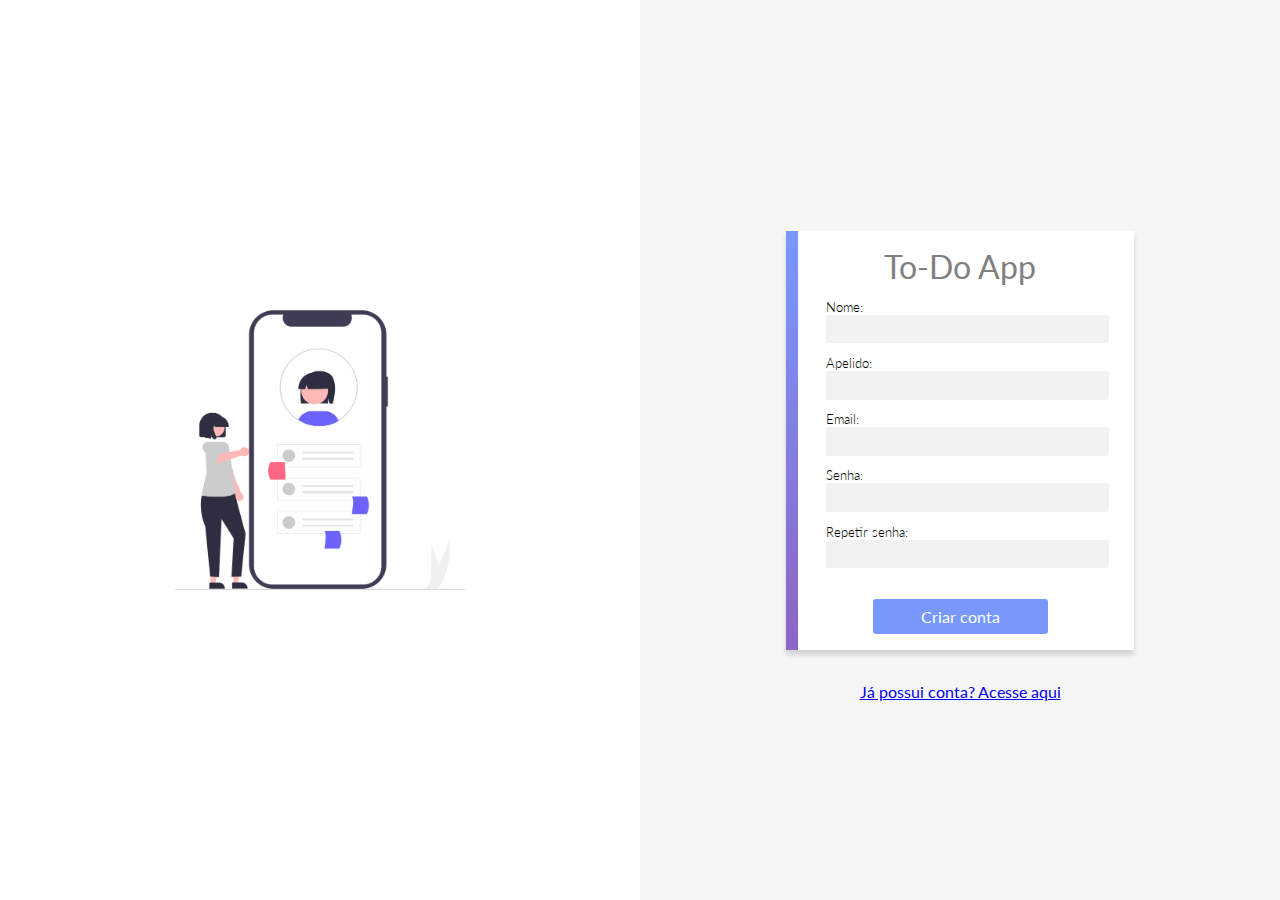
==== signup.html @ 90df381f "estrutura inicial do projeto" ====
<!DOCTYPE html>
<html lang="pt-BR">

<head>
  <meta charset="UTF-8">
  <meta http-equiv="X-UA-Compatible" content="IE=edge">
  <meta name="viewport" content="width=device-width, initial-scale=1.0">
  <title>To-Do App</title>

  <!-- ---------------- estilos compartilhados entre login e signup ---------------- -->
  <link rel="stylesheet" href="styles/acesso.css">

  <!-- ---------------------- lógica aplicada no registro -------------------- -->
  <script src="/scripts/utils.js"></script>
  <script src="/scripts/signup.js"></script>

</head>

<body>

  <div class="left">
    <img src="./assets/pessoa-signup.png" alt="">
  </div>
  <div class="right">
    <form>
      <div class="form-header">
        <p>To-Do App</p>
      </div>

      <label>
        Nome:
        <input type="text">
      </label>
      <label>
        Apelido:
        <input type="text">
      </label>
      <label>
        Email:
        <input type="text">
      </label>
      <label>
        Senha:
        <input type="password">
      </label>
      <label>
        Repetir senha:
        <input type="password">
      </label>

      <button>Criar conta</button>

    </form>
    <div class="ingressar">
      <a href="index.html">Já possui conta? Acesse aqui</a>
    </div>
  </div>

</body>

</html>
---- styles/acesso.css ----
@import url('./common.css');

body{
  display: flex;
}

h1 {
  color: rgb(116, 116, 116);
  font-weight: 300;
  margin: .5em 0;
}

form {
  position: relative;
  max-width: 26em;
  background-color: white;
  display: flex;
  align-items: center;
  flex-direction: column;
  margin: 2em auto;
  box-shadow: 0 5px 5px lightgrey;
  padding: 1em 2.5em;
  box-sizing: border-box;
}

form:after {
  position: absolute;
  content: '';
  width: .7em;
  height: 100%;
  top: 0;
  left: 0;
  background: linear-gradient(var(--primary), var(--secondary));
}


input {
  width: 100%;
  padding: .4em .5em;
  background-color: var(--app-grey);
  border: 1px solid var(--app-grey);
  border-radius: .2em;
}

input:focus {
  outline: none;
  border: 1px solid lightgrey;
}

label {
  width: 100%;
  font-weight: 300;
  margin-bottom: -.1em;
  margin-top: 1em;
  font-size: .8em;
}

button {
  padding: .5em 3em;
  background-color: var(--primary);
  color: white;
  margin-top: 2em;
  font-weight: 400;
  font-size: 1em;
}

.form-header {
  color: grey;
  font-size: 2em;
}
.ingressar{
  text-align: center;
}
.left{
  width: 50%;  
  background-color: white;
  text-align: center;
  display: flex;
  align-items: center;
  justify-content: center;
}
.left img{
  width:60%;
}
.right{
  width: 50%;
  display: flex;
  flex-direction: column;
  align-items: center;
  justify-content: center;
}
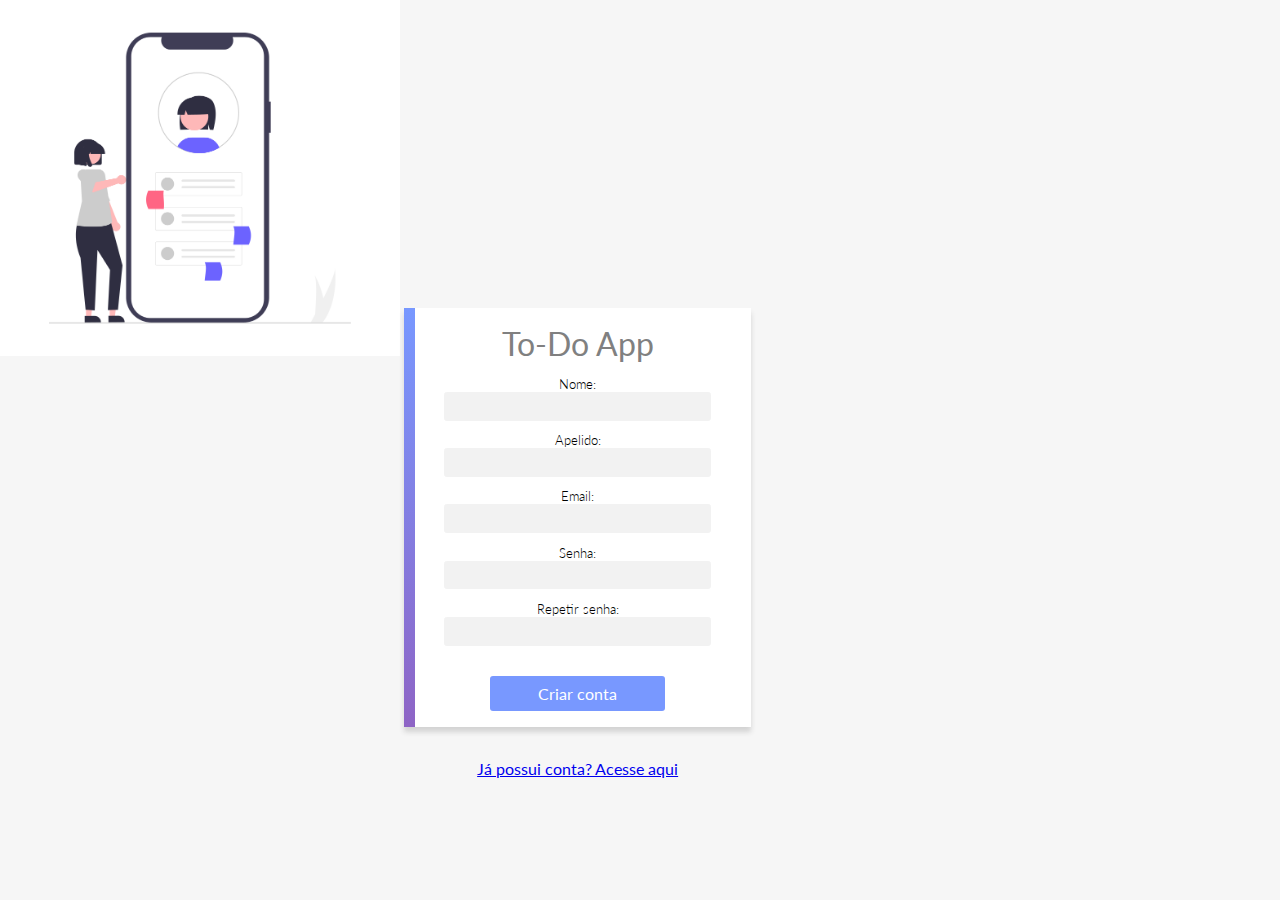
==== commit 0ddc5c4e: "página de cadastro e de login responsiva" ====
--- a/signup.html
+++ b/signup.html
@@ -8,20 +8,22 @@
   <title>To-Do App</title>
 
   <!-- ---------------- estilos compartilhados entre login e signup ---------------- -->
+  <link href="https://cdn.jsdelivr.net/npm/bootstrap@5.1.3/dist/css/bootstrap.min.css" rel="stylesheet" integrity="sha384-1BmE4kWBq78iYhFldvKuhfTAU6auU8tT94WrHftjDbrCEXSU1oBoqyl2QvZ6jIW3" crossorigin="anonymous">
   <link rel="stylesheet" href="styles/acesso.css">
 
   <!-- ---------------------- lógica aplicada no registro -------------------- -->
-  <script src="/scripts/utils.js"></script>
-  <script src="/scripts/signup.js"></script>
+  <script src="/scripts/utils/validacoes.js"></script>
+  <script src="/scripts/services/singup.js"></script>
 
 </head>
 
 <body>
-
-  <div class="left">
+  <div class="container-fluid">
+  <div class="row row-cols-auto row-home">
+    <div class="left col-12 col-md-6">
     <img src="./assets/pessoa-signup.png" alt="">
   </div>
-  <div class="right">
+  <div class="right col-12 col-md-6">
     <form>
       <div class="form-header">
         <p>To-Do App</p>
@@ -55,7 +57,12 @@
       <a href="index.html">Já possui conta? Acesse aqui</a>
     </div>
   </div>
-
+</div>  
+</div>
+  
+  <script src="/scripts/index.js"></script>
+  <script src="/scripts/utils/validacoes.js"></script>
+  <script src="/scripts/services/api.js"></script>
+  <script src="/scripts/services/login.js"></script>
 </body>
-
 </html>--- a/styles/acesso.css
+++ b/styles/acesso.css
@@ -1,13 +1,25 @@
-@import url('./common.css');
+@import url("./common.css");
 
-body{
+
+* {
+  margin: 0;
+  padding: 0;
+  -webkit-box-sizing: border-box;
+  box-sizing: border-box;
+  text-align: center;
+  scroll-behavior: smooth;
+}
+
+
+body {
   display: flex;
 }
+
 
 h1 {
   color: rgb(116, 116, 116);
   font-weight: 300;
-  margin: .5em 0;
+  margin: 0.5em 0;
 }
 
 form {
@@ -25,21 +37,20 @@
 
 form:after {
   position: absolute;
-  content: '';
-  width: .7em;
+  content: "";
+  width: 0.7em;
   height: 100%;
   top: 0;
   left: 0;
   background: linear-gradient(var(--primary), var(--secondary));
 }
 
-
 input {
   width: 100%;
-  padding: .4em .5em;
+  padding: 0.4em 0.5em;
   background-color: var(--app-grey);
   border: 1px solid var(--app-grey);
-  border-radius: .2em;
+  border-radius: 0.2em;
 }
 
 input:focus {
@@ -50,13 +61,18 @@
 label {
   width: 100%;
   font-weight: 300;
-  margin-bottom: -.1em;
+  margin-bottom: -0.1em;
   margin-top: 1em;
-  font-size: .8em;
+  font-size: 0.8em;
+}
+
+small {
+  display: flex;
+  color: red;
 }
 
 button {
-  padding: .5em 3em;
+  padding: 0.5em 3em;
   background-color: var(--primary);
   color: white;
   margin-top: 2em;
@@ -68,24 +84,39 @@
   color: grey;
   font-size: 2em;
 }
-.ingressar{
+.ingressar {
   text-align: center;
 }
-.left{
-  width: 50%;  
+.left {
   background-color: white;
   text-align: center;
-  display: flex;
+  display: inline-flex;
   align-items: center;
   justify-content: center;
 }
-.left img{
-  width:60%;
+.left img {
+  max-width: 400px;
+  max-height: 40vh;
 }
-.right{
-  width: 50%;
-  display: flex;
+.right {
+  display: inline-flex;
   flex-direction: column;
   align-items: center;
   justify-content: center;
-}+}
+
+.row-home {
+  height: 100vh;
+}
+
+@media screen and (max-width: 700px) {
+  .left {
+    height: 25vh;
+  }
+  .left img {
+    max-width: 200px;
+  }
+  .right {
+    height: 75%;
+  }
+} 
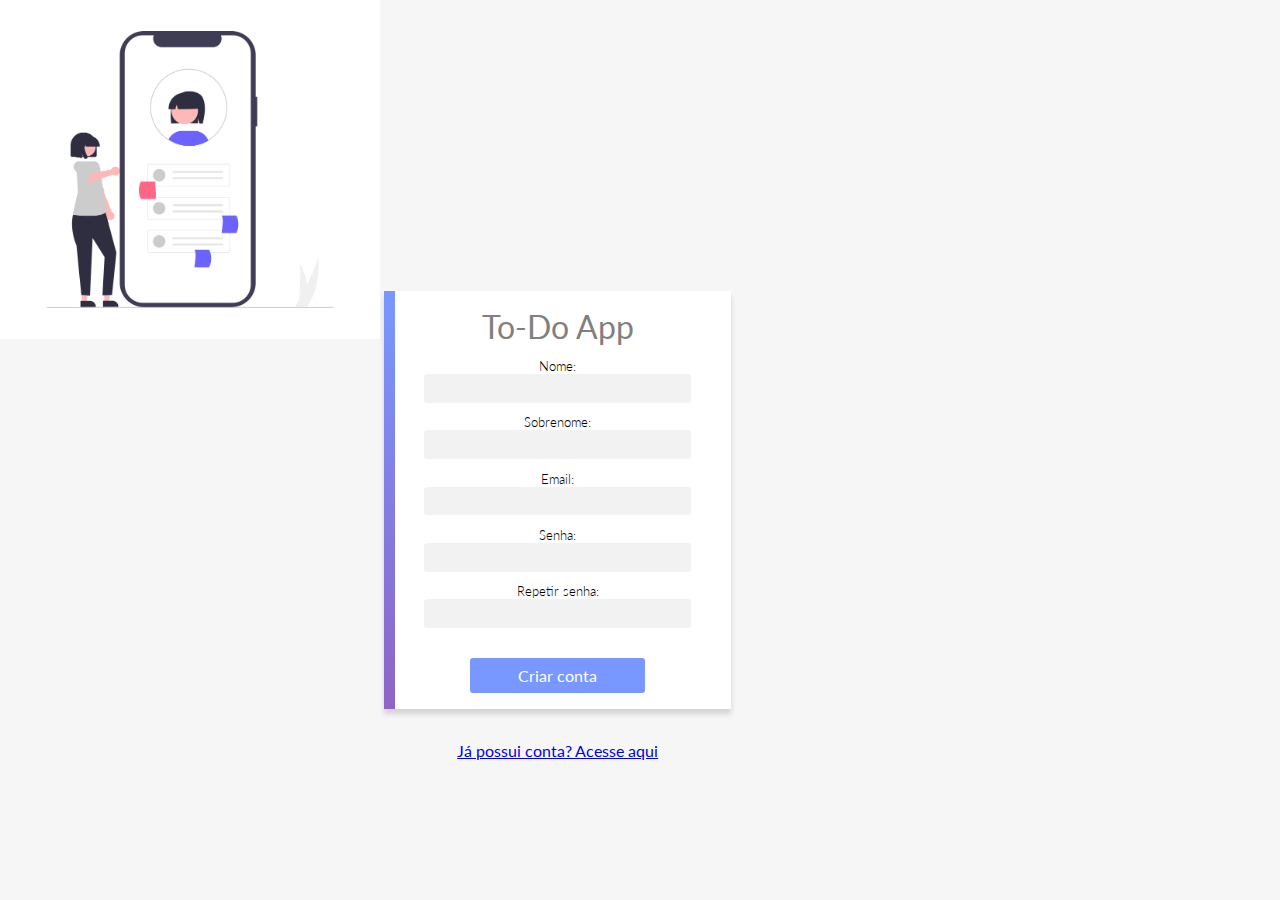
==== commit 767b8fcb: "update path" ====
--- a/signup.html
+++ b/signup.html
@@ -8,61 +8,66 @@
   <title>To-Do App</title>
 
   <!-- ---------------- estilos compartilhados entre login e signup ---------------- -->
+
+  <!-- ---------------- estilos compartilhados entre login e signup ---------------- -->
   <link href="https://cdn.jsdelivr.net/npm/bootstrap@5.1.3/dist/css/bootstrap.min.css" rel="stylesheet" integrity="sha384-1BmE4kWBq78iYhFldvKuhfTAU6auU8tT94WrHftjDbrCEXSU1oBoqyl2QvZ6jIW3" crossorigin="anonymous">
   <link rel="stylesheet" href="styles/acesso.css">
 
   <!-- ---------------------- lógica aplicada no registro -------------------- -->
-  <script src="/scripts/utils/validacoes.js"></script>
-  <script src="/scripts/services/singup.js"></script>
 
 </head>
 
 <body>
   <div class="container-fluid">
-  <div class="row row-cols-auto row-home">
-    <div class="left col-12 col-md-6">
-    <img src="./assets/pessoa-signup.png" alt="">
-  </div>
-  <div class="right col-12 col-md-6">
-    <form>
-      <div class="form-header">
-        <p>To-Do App</p>
+    <div class="row row-cols-auto row-home">
+      <div class="left col-12 col-md-6">
+        <img src="./assets/pessoa-signup.png" alt="">
       </div>
+      <div class="right col-12 col-md-6">
+        <form>
+          <div class="form-header">
+            <p>To-Do App</p>
+          </div>
 
-      <label>
-        Nome:
-        <input type="text">
-      </label>
-      <label>
-        Apelido:
-        <input type="text">
-      </label>
-      <label>
-        Email:
-        <input type="text">
-      </label>
-      <label>
-        Senha:
-        <input type="password">
-      </label>
-      <label>
-        Repetir senha:
-        <input type="password">
-      </label>
+          <label>
+            Nome:
+            <input id="nameInput" type="text">
+            <small id="nameVerify"></small>
+          </label>
+          <label>
+            Sobrenome:
+            <input id="lastNameInput" type="text">
+            <small id="lastNameVerify"></small>
+          </label>
+          <label>
+            Email:
+            <input id="mailInput" type="email">
+            <small id="mailVerify"></small>
+          </label>
+          <label>
+            Senha:
+            <input id="inputPassword" type="password">
+            <small id="passVerify"></small>
+          </label>
+          <label>
+            Repetir senha:
+            <input id="repeatPass" type="password">
+            <small id="equalVerify"></small>
+          </label>
 
-      <button>Criar conta</button>
+          <button id="submitBtn" type="submit">Criar conta</button>
 
-    </form>
-    <div class="ingressar">
-      <a href="index.html">Já possui conta? Acesse aqui</a>
+        </form>
+        <div class="ingressar">
+          <a href="index.html">Já possui conta? Acesse aqui</a>
+        </div>
+      </div>
     </div>
   </div>
-</div>  
-</div>
-  
-  <script src="/scripts/index.js"></script>
-  <script src="/scripts/utils/validacoes.js"></script>
-  <script src="/scripts/services/api.js"></script>
-  <script src="/scripts/services/login.js"></script>
+  <script src="scripts/services/api.js"></script>
+  <script src="scripts/utils/validacoes.js"></script>
+  <script src="scripts/services/singup.js"></script>
+
 </body>
+
 </html>--- a/styles/acesso.css
+++ b/styles/acesso.css
@@ -93,9 +93,10 @@
   display: inline-flex;
   align-items: center;
   justify-content: center;
+  min-height: 200px;
 }
 .left img {
-  max-width: 400px;
+  max-width: 380px;
   max-height: 40vh;
 }
 .right {
@@ -109,7 +110,7 @@
   height: 100vh;
 }
 
-@media screen and (max-width: 700px) {
+@media screen and (max-width: 750px) {
   .left {
     height: 25vh;
   }
@@ -119,4 +120,7 @@
   .right {
     height: 75%;
   }
+  .row-home {
+    height: 80vh;
+  }
 } 
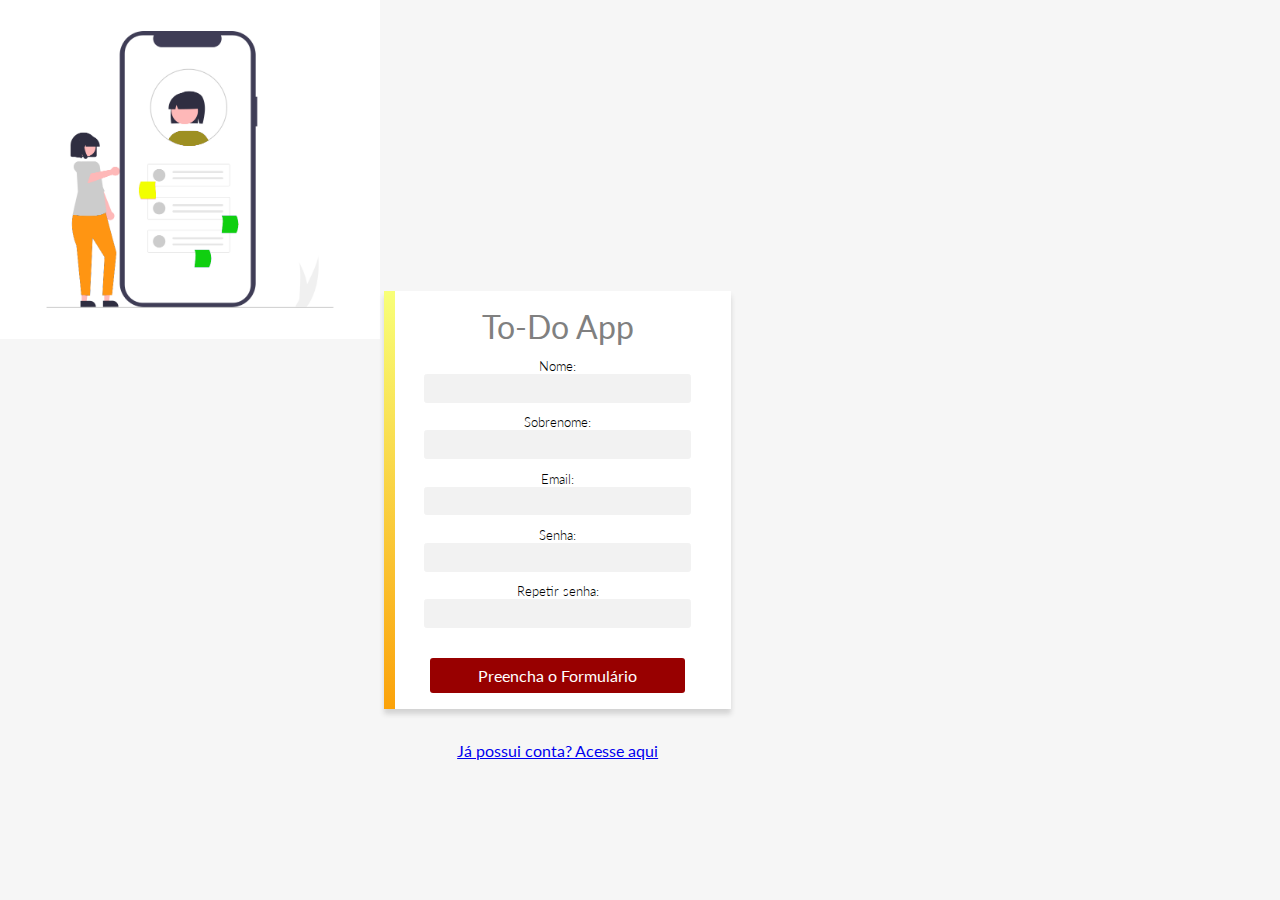
==== commit 498b1ac8: "update function" ====
--- a/signup.html
+++ b/signup.html
@@ -66,7 +66,7 @@
   </div>
   <script src="scripts/services/api.js"></script>
   <script src="scripts/utils/validacoes.js"></script>
-  <script src="scripts/services/singup.js"></script>
+  <script src="scripts/services/signup.js"></script>
 
 </body>
 
--- a/styles/acesso.css
+++ b/styles/acesso.css
@@ -1,5 +1,4 @@
 @import url("./common.css");
-
 
 * {
   margin: 0;
@@ -10,11 +9,9 @@
   scroll-behavior: smooth;
 }
 
-
 body {
   display: flex;
 }
-
 
 h1 {
   color: rgb(116, 116, 116);
@@ -69,15 +66,20 @@
 small {
   display: flex;
   color: red;
+  word-wrap: break-word;
 }
 
 button {
   padding: 0.5em 3em;
-  background-color: var(--primary);
+  background-color: var(--secondary);
   color: white;
   margin-top: 2em;
   font-weight: 400;
   font-size: 1em;
+}
+
+button:disabled {
+  background-color: rgb(152, 0, 0);
 }
 
 .form-header {
@@ -123,4 +125,4 @@
   .row-home {
     height: 80vh;
   }
-} 
+}
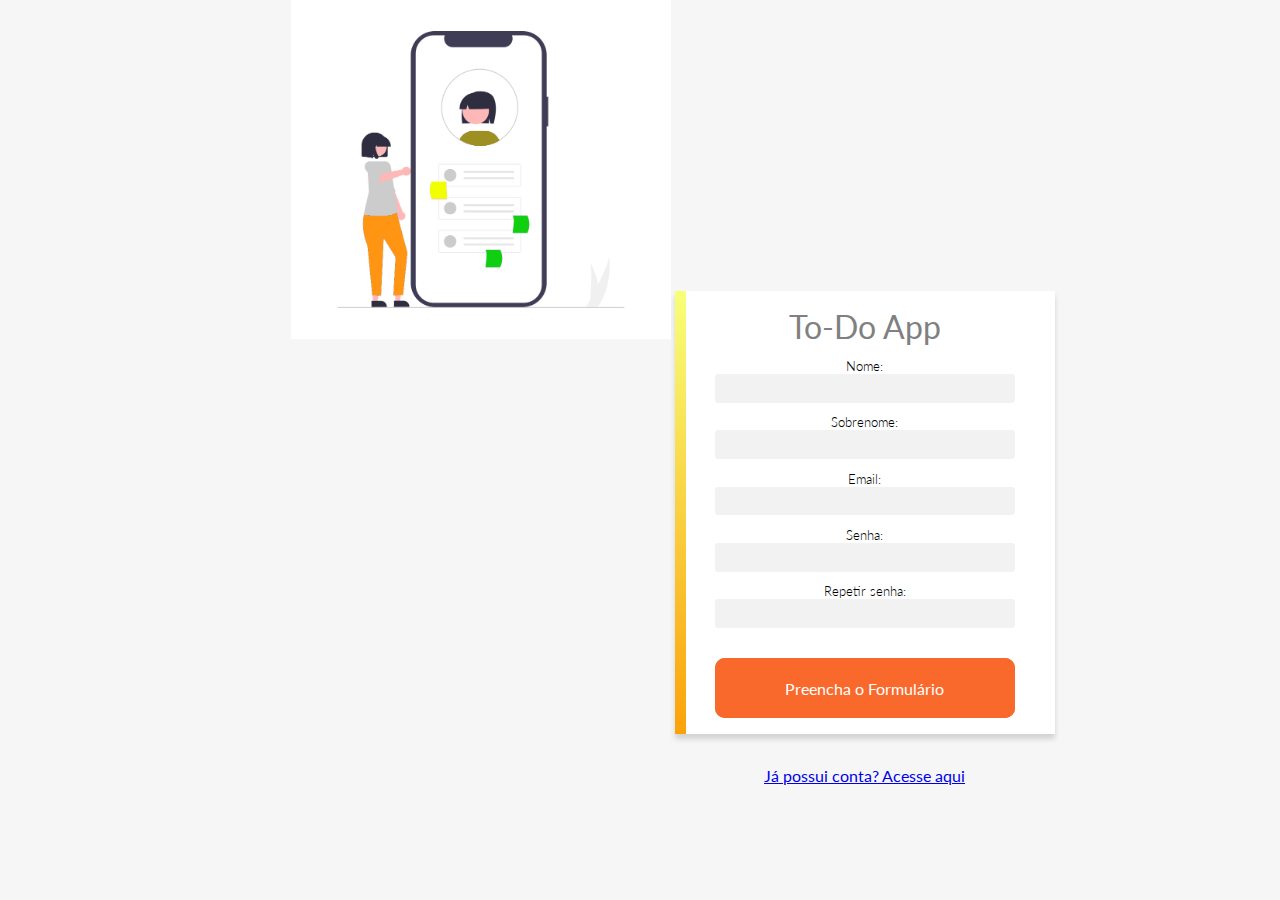
==== commit eecce632: "adicionei um hover nos botões de login / cadastro e animação maluca no login (rodando tudo) no cadas" ====
--- a/signup.html
+++ b/signup.html
@@ -12,12 +12,15 @@
   <!-- ---------------- estilos compartilhados entre login e signup ---------------- -->
   <link href="https://cdn.jsdelivr.net/npm/bootstrap@5.1.3/dist/css/bootstrap.min.css" rel="stylesheet" integrity="sha384-1BmE4kWBq78iYhFldvKuhfTAU6auU8tT94WrHftjDbrCEXSU1oBoqyl2QvZ6jIW3" crossorigin="anonymous">
   <link rel="stylesheet" href="styles/acesso.css">
-
+  <link rel="stylesheet" href="styles/spinner.css">
   <!-- ---------------------- lógica aplicada no registro -------------------- -->
 
 </head>
 
 <body>
+  <svg class="spinner" width="65px" height="65px" viewBox="0 0 66 66" xmlns="http://www.w3.org/2000/svg">
+    <circle class="path" fill="none" stroke-width="6" stroke-linecap="round" cx="33" cy="33" r="30"></circle>
+ </svg>
   <div class="container-fluid">
     <div class="row row-cols-auto row-home">
       <div class="left col-12 col-md-6">
@@ -55,7 +58,7 @@
             <small id="equalVerify"></small>
           </label>
 
-          <button id="submitBtn" type="submit">Criar conta</button>
+          <button id="submitBtn" class="glow-on-hover" type="submit">Criar conta</button>
 
         </form>
         <div class="ingressar">
@@ -67,7 +70,7 @@
   <script src="scripts/services/api.js"></script>
   <script src="scripts/utils/validacoes.js"></script>
   <script src="scripts/services/signup.js"></script>
-
+  <script src="scripts/animations/spinner.js"></script>
 </body>
 
 </html>--- a/styles/acesso.css
+++ b/styles/acesso.css
@@ -71,15 +71,18 @@
 
 button {
   padding: 0.5em 3em;
-  background-color: var(--secondary);
-  color: white;
   margin-top: 2em;
   font-weight: 400;
   font-size: 1em;
+  background-color: var(--secondary);
+  color: #fff;
+  transition: .5s ease-in-out;
 }
 
 button:disabled {
-  background-color: rgb(152, 0, 0);
+  background-color: rgb(186, 100, 1);
+  color: #fff;
+  transition: .5s ease-in-out;
 }
 
 .form-header {
@@ -126,3 +129,64 @@
     height: 80vh;
   }
 }
+
+
+
+.glow-on-hover {
+  width: 300px;
+  height: 60px;
+  border: none;
+  outline: none;
+  color: #fff;
+  background: rgb(249, 105, 44);
+  cursor: pointer;
+  position: relative;
+  z-index: 0;
+  border-radius: 10px;
+}
+
+.glow-on-hover:before {
+  content: '';
+  background: linear-gradient(45deg, #ff0000, #ff7300, #fffb00, #48ff00, #00ffd5, #002bff, #7a00ff, #ff00c8, #ff0000);
+  position: absolute;
+  top: -2px;
+  left:-2px;
+  background-size: 400%;
+  z-index: -1;
+  filter: blur(5px);
+  width: calc(100% + 4px);
+  height: calc(100% + 4px);
+  animation: glowing 20s linear infinite;
+  opacity: 0;
+  transition: opacity .3s ease-in-out;
+  border-radius: 10px;
+}
+
+.glow-on-hover:active {
+  color: rgb(249, 105, 44);
+}
+
+.glow-on-hover:active:after {
+  background: transparent;
+}
+
+.glow-on-hover:hover:before {
+  opacity: 1;
+}
+
+.glow-on-hover:after {
+  z-index: -1;
+  content: '';
+  position: absolute;
+  width: 100%;
+  height: 100%;
+  background: rgb(249, 105, 44);
+  left: 0;
+  top: 0;
+  border-radius: 10px;
+}
+@keyframes glowing {
+  0% { background-position: 0 0; }
+  50% { background-position: 400% 0; }
+  100% { background-position: 0 0; }
+}--- a/styles/spinner.css
+++ b/styles/spinner.css
@@ -0,0 +1,120 @@
+html, body {
+  height: 100%;
+}
+
+body {
+  display: -webkit-box;
+  display: -ms-flexbox;
+  display: flex;
+  -webkit-box-align: center;
+      -ms-flex-align: center;
+          align-items: center;
+  -webkit-box-pack: center;
+      -ms-flex-pack: center;
+          justify-content: center;
+}
+
+.loader {
+  -webkit-animation: rotator 2s linear infinite;
+          animation: rotator 2s linear infinite;
+}
+
+@-webkit-keyframes rotator {
+  0% {
+    -webkit-transform: rotate(0deg);
+            transform: rotate(0deg);
+  }
+  100% {
+    -webkit-transform: rotate(270deg);
+            transform: rotate(270deg);
+  }
+}
+
+@keyframes rotator {
+  0% {
+    -webkit-transform: rotate(0deg);
+            transform: rotate(0deg);
+  }
+  100% {
+    -webkit-transform: rotate(270deg);
+            transform: rotate(270deg);
+  }
+}
+
+.path {
+  stroke-dasharray: 187;
+  stroke-dashoffset: 0;
+  -webkit-transform-origin: center;
+          transform-origin: center;
+  -webkit-animation: dash 2s ease-in-out infinite, colors 5.6s ease-in-out infinite;
+          animation: dash 2s ease-in-out infinite, colors 5.6s ease-in-out infinite;
+}
+
+@-webkit-keyframes colors {
+  0% {
+    stroke: #4285F4;
+  }
+  25% {
+    stroke: #DE3E35;
+  }
+  50% {
+    stroke: #F7C223;
+  }
+  75% {
+    stroke: #1B9A59;
+  }
+  100% {
+    stroke: #4285F4;
+  }
+}
+
+@keyframes colors {
+  0% {
+    stroke: #4285F4;
+  }
+  25% {
+    stroke: #DE3E35;
+  }
+  50% {
+    stroke: #F7C223;
+  }
+  75% {
+    stroke: #1B9A59;
+  }
+  100% {
+    stroke: #4285F4;
+  }
+}
+
+@-webkit-keyframes dash {
+  0% {
+    stroke-dashoffset: 187;
+  }
+  50% {
+    stroke-dashoffset: 46.75;
+    -webkit-transform: rotate(135deg);
+            transform: rotate(135deg);
+  }
+  100% {
+    stroke-dashoffset: 187;
+    -webkit-transform: rotate(450deg);
+            transform: rotate(450deg);
+  }
+}
+
+@keyframes dash {
+  0% {
+    stroke-dashoffset: 187;
+  }
+  50% {
+    stroke-dashoffset: 46.75;
+    -webkit-transform: rotate(135deg);
+            transform: rotate(135deg);
+  }
+  100% {
+    stroke-dashoffset: 187;
+    -webkit-transform: rotate(450deg);
+            transform: rotate(450deg);
+  }
+}
+/*# sourceMappingURL=loader.css.map */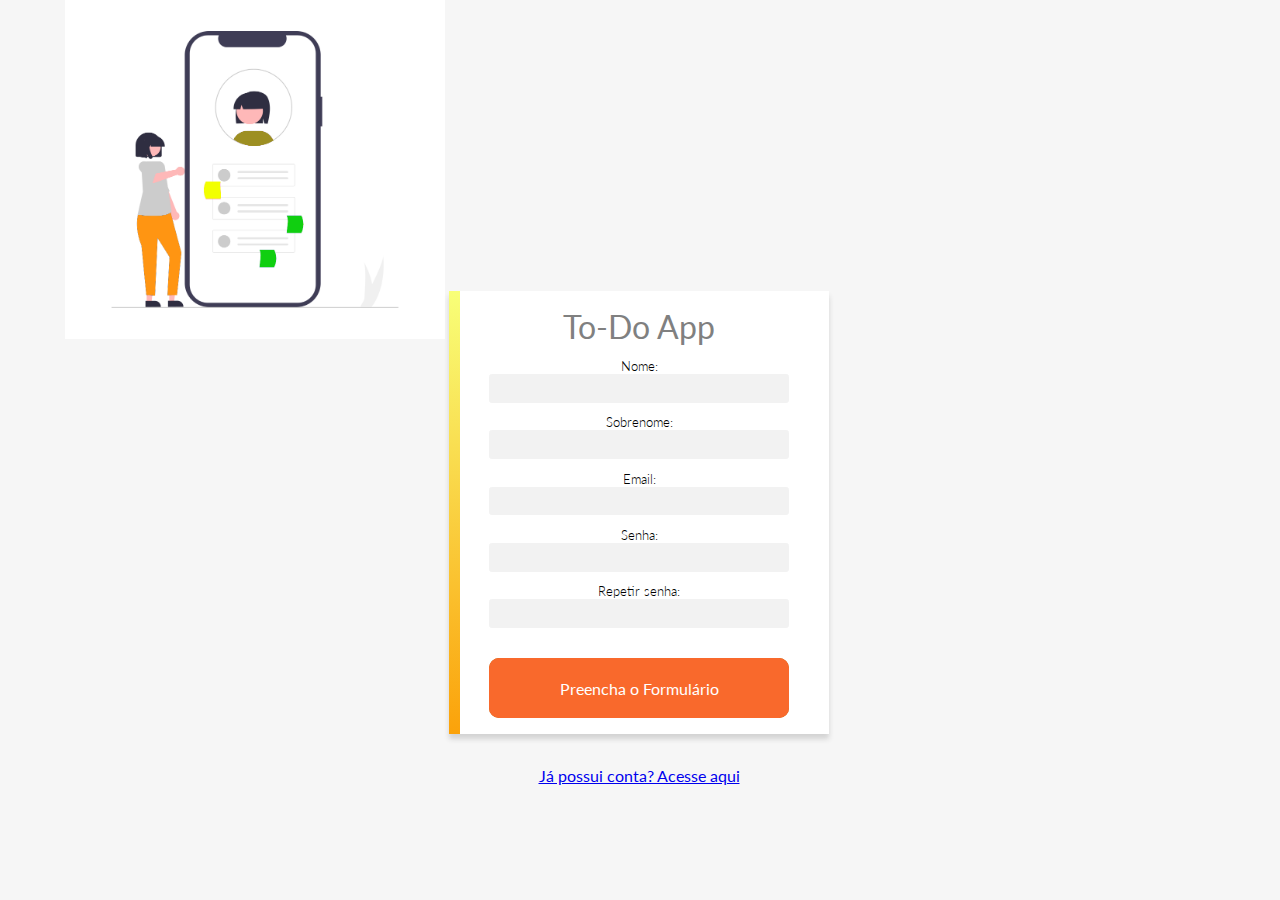
==== commit ace083dd: "#" ====
--- a/signup.html
+++ b/signup.html
@@ -12,7 +12,7 @@
   <!-- ---------------- estilos compartilhados entre login e signup ---------------- -->
   <link href="https://cdn.jsdelivr.net/npm/bootstrap@5.1.3/dist/css/bootstrap.min.css" rel="stylesheet" integrity="sha384-1BmE4kWBq78iYhFldvKuhfTAU6auU8tT94WrHftjDbrCEXSU1oBoqyl2QvZ6jIW3" crossorigin="anonymous">
   <link rel="stylesheet" href="styles/acesso.css">
-  <link rel="stylesheet" href="styles/spinner.css">
+
   <!-- ---------------------- lógica aplicada no registro -------------------- -->
 
 </head>
@@ -70,7 +70,7 @@
   <script src="scripts/services/api.js"></script>
   <script src="scripts/utils/validacoes.js"></script>
   <script src="scripts/services/signup.js"></script>
-  <script src="scripts/animations/spinner.js"></script>
+  
 </body>
 
 </html>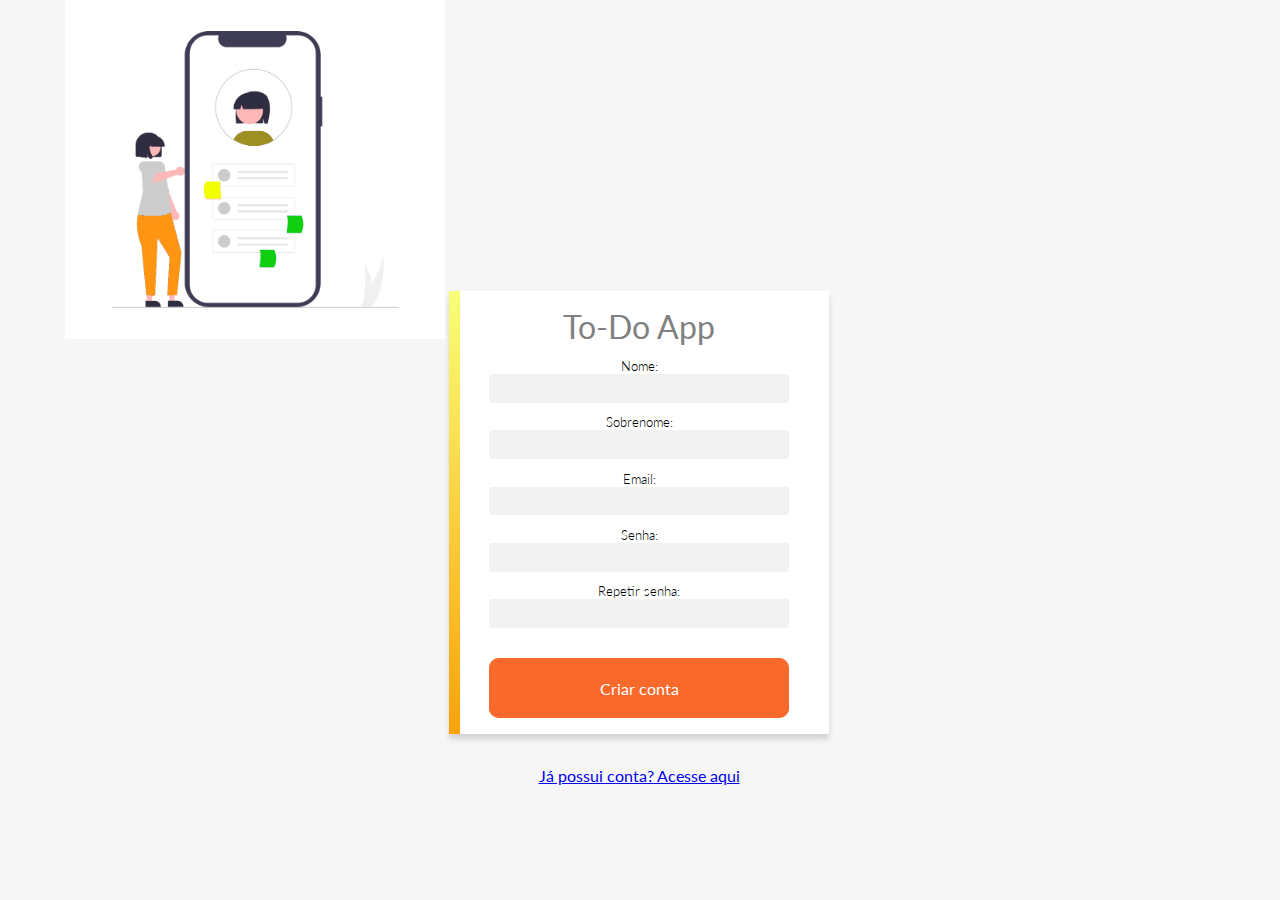
==== commit f70aeac2: "Merge pull request #9 from dsf7/main" ====
--- a/signup.html
+++ b/signup.html
@@ -70,7 +70,7 @@
   <script src="scripts/services/api.js"></script>
   <script src="scripts/utils/validacoes.js"></script>
   <script src="scripts/services/signup.js"></script>
-  
+  <script src="scripts/animations/spinner.js"></script>
 </body>
 
 </html>